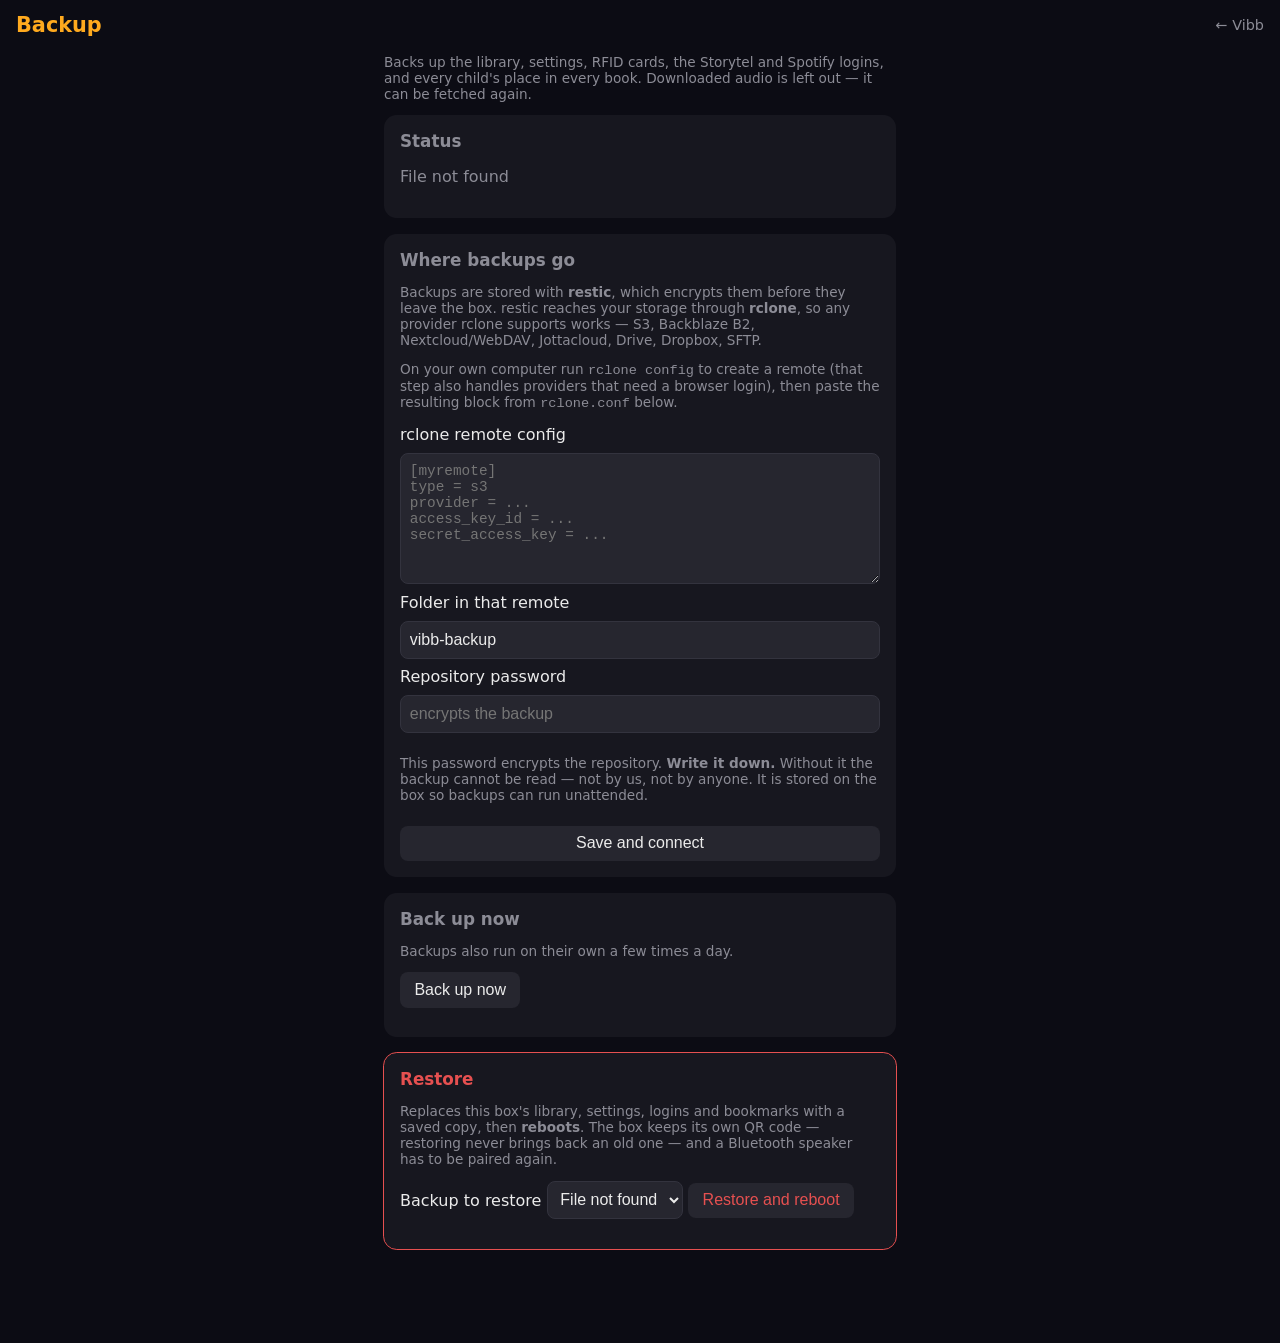
==== pi/web/backup.html @ 6d9dc36f "backup: a page of its own in the PWA A restore button does not belong next to the volume slider. Bac" ====
<!DOCTYPE html>
<html lang="en">
<head>
<meta charset="utf-8">
<meta name="viewport" content="width=device-width, initial-scale=1">
<meta name="theme-color" content="#0c0c14">
<title>Vibb — Backup</title>
<link rel="stylesheet" href="style.css">
</head>
<body>
<header>
  <h1>Backup</h1>
  <a href="index.html" class="back-link">← Vibb</a>
</header>

<main class="page">

<p class="dim small">
  Backs up the library, settings, RFID cards, the Storytel and Spotify
  logins, and every child's place in every book. Downloaded audio is left
  out — it can be fetched again.
</p>

<section class="card">
  <h2>Status</h2>
  <p id="bk-status" class="dim">Checking…</p>
</section>

<section class="card">
  <h2>Where backups go</h2>
  <p class="dim small">
    Backups are stored with <strong>restic</strong>, which encrypts them
    before they leave the box. restic reaches your storage through
    <strong>rclone</strong>, so any provider rclone supports works —
    S3, Backblaze B2, Nextcloud/WebDAV, Jottacloud, Drive, Dropbox, SFTP.
  </p>
  <p class="dim small">
    On your own computer run <code>rclone config</code> to create a remote
    (that step also handles providers that need a browser login), then paste
    the resulting block from <code>rclone.conf</code> below.
  </p>
  <form id="bk-remote-form">
    <label for="bk-conf">rclone remote config</label>
    <textarea id="bk-conf" rows="7" spellcheck="false"
      placeholder="[myremote]&#10;type = s3&#10;provider = ...&#10;access_key_id = ...&#10;secret_access_key = ..."></textarea>

    <label for="bk-path">Folder in that remote</label>
    <input id="bk-path" type="text" value="vibb-backup" spellcheck="false">

    <label for="bk-pass">Repository password</label>
    <input id="bk-pass" type="password" autocomplete="new-password"
           placeholder="encrypts the backup">
    <p class="dim small">
      This password encrypts the repository. <strong>Write it down.</strong>
      Without it the backup cannot be read — not by us, not by anyone.
      It is stored on the box so backups can run unattended.
    </p>
    <button type="submit" id="bk-save">Save and connect</button>
  </form>
</section>

<section class="card">
  <h2>Back up now</h2>
  <p class="dim small">Backups also run on their own a few times a day.</p>
  <button type="button" id="bk-now">Back up now</button>
  <p id="bk-now-msg" class="dim small"></p>
</section>

<section class="card danger">
  <h2>Restore</h2>
  <p class="dim small">
    Replaces this box's library, settings, logins and bookmarks with a
    saved copy, then <strong>reboots</strong>. The box keeps its own QR
    code — restoring never brings back an old one — and a Bluetooth
    speaker has to be paired again.
  </p>
  <label for="bk-snap">Backup to restore</label>
  <select id="bk-snap"><option value="">Loading…</option></select>
  <button type="button" id="bk-restore" class="danger">Restore and reboot</button>
  <p id="bk-restore-msg" class="dim small"></p>
</section>

</main>

<div id="toast" hidden></div>

<script>
/* Standalone page: the daily controls live in index.html, and a restore
   button does not belong next to the volume slider. Shares the box token
   that index.html already stored, so a linked phone is linked here too. */
const $ = (s) => document.querySelector(s);
const TOKEN_KEY = "vibb.token";
let TOKEN = "";
try { TOKEN = localStorage.getItem(TOKEN_KEY) || ""; } catch (e) { TOKEN = ""; }

function toast(msg, ms = 3000) {
  const t = $("#toast");
  t.textContent = msg;
  t.hidden = false;
  clearTimeout(t._timer);
  t._timer = setTimeout(() => { t.hidden = true; }, ms);
}

async function api(path, opts = {}) {
  const headers = { "Content-Type": "application/json" };
  if (TOKEN) headers["X-Vibb-Token"] = TOKEN;
  const r = await fetch(path, {
    ...opts,
    headers: { ...headers, ...(opts.headers || {}) },
    body: opts.body === undefined ? undefined : JSON.stringify(opts.body),
  });
  if (!r.ok) {
    let msg = r.statusText;
    try { msg = (await r.json()).error || msg; } catch (e) { /* not json */ }
    if (r.status === 401) {
      throw new Error("This phone isn't linked to the box — open Vibb and link it first");
    }
    throw new Error(msg);
  }
  return r.json();
}

async function loadStatus() {
  const el = $("#bk-status");
  try {
    const s = await api("/backup/status");
    el.textContent = s.configured
      ? `Connected — backing up to ${s.repo}`
      : "No storage connected yet — set one up below.";
    el.classList.toggle("dim", !s.configured);
  } catch (e) {
    el.textContent = e.message;
  }
}

/* A backup is only as good as the restore, so the snapshot list is the
   proof it worked — shown even before anyone needs it. */
async function loadSnapshots() {
  const sel = $("#bk-snap");
  sel.textContent = "";
  let snaps = [];
  try {
    snaps = (await api("/backup/snapshots")).snapshots || [];
  } catch (e) {
    const o = document.createElement("option");
    o.value = "";
    o.textContent = e.message;
    sel.append(o);
    return;
  }
  if (!snaps.length) {
    const o = document.createElement("option");
    o.value = "";
    o.textContent = "No backups yet";
    sel.append(o);
    return;
  }
  for (const s of snaps) {
    const o = document.createElement("option");
    o.value = s.id;
    const when = s.time ? new Date(s.time).toLocaleString() : s.id;
    o.textContent = when;
    sel.append(o);
  }
}

$("#bk-remote-form").addEventListener("submit", async (ev) => {
  ev.preventDefault();
  const btn = $("#bk-save");
  btn.disabled = true;
  try {
    await api("/backup/configure", {
      method: "POST",
      body: {
        rclone_conf: $("#bk-conf").value,
        path: $("#bk-path").value.trim(),
        repo_password: $("#bk-pass").value,
      },
    });
    $("#bk-pass").value = "";
    toast("Storage connected");
    loadStatus();
    loadSnapshots();
  } catch (e) {
    toast(e.message, 6000);
  } finally {
    btn.disabled = false;
  }
});

$("#bk-now").addEventListener("click", async () => {
  const btn = $("#bk-now");
  const msg = $("#bk-now-msg");
  btn.disabled = true;
  msg.textContent = "Backing up…";
  try {
    const r = await api("/backup/now", { method: "POST" });
    msg.textContent = `Backed up ${r.files} files.`;
    loadSnapshots();
  } catch (e) {
    msg.textContent = e.message;
  } finally {
    btn.disabled = false;
  }
});

$("#bk-restore").addEventListener("click", async () => {
  const snap = $("#bk-snap").value;
  if (!snap) { toast("No backup selected"); return; }
  if (!confirm("Replace this box's library, settings, logins and bookmarks "
               + "with the selected backup, then reboot?")) return;
  const btn = $("#bk-restore");
  const msg = $("#bk-restore-msg");
  btn.disabled = true;
  msg.textContent = "Restoring…";
  try {
    const r = await api("/backup/restore",
                        { method: "POST", body: { snapshot: snap } });
    msg.textContent = `Restored ${r.restored} files — the box is rebooting.`;
  } catch (e) {
    msg.textContent = e.message;
    btn.disabled = false;
  }
});

loadStatus();
loadSnapshots();
</script>
</body>
</html>
---- pi/web/style.css ----
/* Vibb parent PWA — matches the screen UI's dark look. */
:root {
  --bg: #0c0c14;
  --card: #17171f;
  --fg: #ebebeb;
  --dim: #8c8c96;
  --hilite: #ffaa1e;
  --danger: #e65050;
  --good: #50c878;
}

* { box-sizing: border-box; }

body {
  margin: 0;
  background: var(--bg);
  color: var(--fg);
  font-family: system-ui, -apple-system, sans-serif;
  padding-bottom: 3rem;
}

header {
  display: flex;
  justify-content: space-between;
  align-items: center;
  padding: 0.8rem 1rem 0.2rem;
}
h1 { font-size: 1.3rem; margin: 0; color: var(--hilite); }
.battery { color: var(--dim); font-size: 0.9rem; }
.battery.low { color: var(--danger); }

nav {
  display: flex;
  gap: 0.4rem;
  padding: 0.6rem 1rem;
  position: sticky;
  top: 0;
  background: var(--bg);
}
nav button {
  flex: 1;
  background: var(--card);
  border: none;
  color: var(--dim);
  padding: 0.6rem;
  border-radius: 0.6rem;
  font-size: 1rem;
}
nav button.active { color: var(--fg); outline: 2px solid var(--hilite); }

main { padding: 0 1rem; max-width: 34rem; margin: 0 auto; }

.card {
  background: var(--card);
  border-radius: 0.8rem;
  padding: 1rem;
  margin-bottom: 1rem;
}
.card h2 { margin: 0 0 0.6rem; font-size: 1.05rem; color: var(--dim); }
.section-head { display: flex; align-items: center; gap: 0.55rem; }
.section-head .section-logo {
  width: 2rem; height: 2rem; border-radius: 0.4rem; object-fit: cover;
}
.section-head .logo-btn {
  margin-left: auto; padding: 0.25rem 0.6rem; font-size: 0.8rem;
  color: var(--dim);
}
.section-head .logo-btn + .logo-btn { margin-left: 0.3rem; }
.section-head .follow-tag { font-weight: normal; font-size: 0.75rem; }

button {
  background: #26262f;
  color: var(--fg);
  border: none;
  border-radius: 0.5rem;
  padding: 0.55rem 0.9rem;
  font-size: 1rem;
}
button:active { background: #333340; }
button.danger { color: var(--danger); }
button.big { font-size: 1.5rem; padding: 0.55rem 1.3rem; }
button.on { outline: 2px solid var(--hilite); }

/* now playing */
.nowplaying { text-align: center; }
#np-art {
  width: 12rem;
  height: 12rem;
  object-fit: cover;
  border-radius: 0.8rem;
  margin-bottom: 0.6rem;
}
#np-title { font-size: 1.15rem; font-weight: 600; }
#np-sub { color: var(--dim); min-height: 1.2em; margin-bottom: 0.6rem; }
.progress {
  height: 6px;
  background: #32323e;
  border-radius: 3px;
  overflow: hidden;
}
#np-bar { height: 100%; width: 0; background: var(--hilite); }
.times {
  display: flex;
  justify-content: space-between;
  color: var(--dim);
  font-size: 0.85rem;
  margin: 0.3rem 0 0.8rem;
}
.controls {
  display: flex;
  gap: 0.6rem;
  justify-content: center;
  margin-bottom: 0.8rem;
  flex-wrap: wrap;
}
.volume {
  display: flex;
  align-items: center;
  gap: 0.6rem;
  color: var(--dim);
  justify-content: center;
}
.volume input { flex: 1; max-width: 14rem; accent-color: var(--hilite); }
.output { color: var(--dim); margin-top: 0.8rem; }
.output label { margin-left: 0.7rem; color: var(--fg); }

/* library */
.entry {
  display: flex;
  flex-wrap: wrap;         /* narrow screens: name on its own line, */
  align-items: center;     /* controls wrap underneath */
  gap: 0.5rem;
  padding: 0.45rem 0;
  border-top: 1px solid #26262f;
}
.entry-info {
  flex: 1 1 12rem;         /* full width when the controls don't fit beside */
  min-width: 0;
  display: flex;
  flex-direction: column;
}
.entry-info small {
  color: var(--dim);
  overflow: hidden;
  text-overflow: ellipsis;
  white-space: nowrap;
}
.entry-actions {
  display: flex;
  gap: 0.5rem;
  align-items: center;
  margin-left: auto;
  flex-wrap: wrap;
}
.entry select { max-width: 8.5rem; }

form { display: flex; flex-direction: column; gap: 0.55rem; }
input, select {
  background: #26262f;
  color: var(--fg);
  border: 1px solid #33333e;
  border-radius: 0.5rem;
  padding: 0.55rem;
  font-size: 1rem;
}

/* settings */
#tab-settings label {
  display: flex;
  justify-content: space-between;
  align-items: center;
  padding: 0.4rem 0;
}
dl {
  display: grid;
  grid-template-columns: auto 1fr;
  gap: 0.25rem 1rem;
  margin: 0 0 0.8rem;
}
dt { color: var(--dim); }
dd { margin: 0; text-align: right; }

.bar {
  height: 6px;
  background: #23232f;
  border-radius: 3px;
  overflow: hidden;
  margin: 0.4rem 0;
}
.bar > div { height: 100%; width: 0; background: var(--hilite); transition: width .2s; }

.dim { color: var(--dim); }
.small { font-size: 0.85rem; }

/* "this phone isn't linked" — persistent by design: the fix is to walk
   to the box, which is not something to blink for two seconds. */
.banner {
  position: sticky;
  top: 0;
  z-index: 10;
  padding: 0.6rem 0.9rem;
  background: #7a3d00;
  color: #fff;
  font-size: 0.9rem;
  text-align: center;
}

#toast {
  position: fixed;
  bottom: 1rem;
  left: 50%;
  transform: translateX(-50%);
  background: var(--hilite);
  color: #201500;
  padding: 0.6rem 1.2rem;
  border-radius: 2rem;
  font-weight: 600;
  max-width: 90vw;
}

.queue-ep { cursor: pointer; }
.queue-ep.playing strong::before { content: "▶ "; color: var(--accent, #6bf); }
.queue-ep.playing { outline: 1px solid var(--accent, #6bf); border-radius: 8px; }

/* --- backup.html: its own page, so a restore button is nowhere near the
   volume slider. Only the few classes index.html never needed. --- */
.page { padding-bottom: 2rem; }
.back-link { color: var(--dim); text-decoration: none; font-size: 0.9rem; }
a.button {
  display: inline-block;
  background: #26262f;
  color: var(--fg);
  border-radius: 0.5rem;
  padding: 0.55rem 0.9rem;
  font-size: 1rem;
  text-decoration: none;
}
a.button:active { background: #333340; }
.card.danger { outline: 1px solid var(--danger); }
.card.danger h2 { color: var(--danger); }
textarea {
  background: #26262f;
  color: var(--fg);
  border: 1px solid #33333e;
  border-radius: 0.5rem;
  padding: 0.55rem;
  font-size: 0.9rem;
  font-family: ui-monospace, SFMono-Regular, Menlo, monospace;
  width: 100%;
  box-sizing: border-box;
  resize: vertical;
}
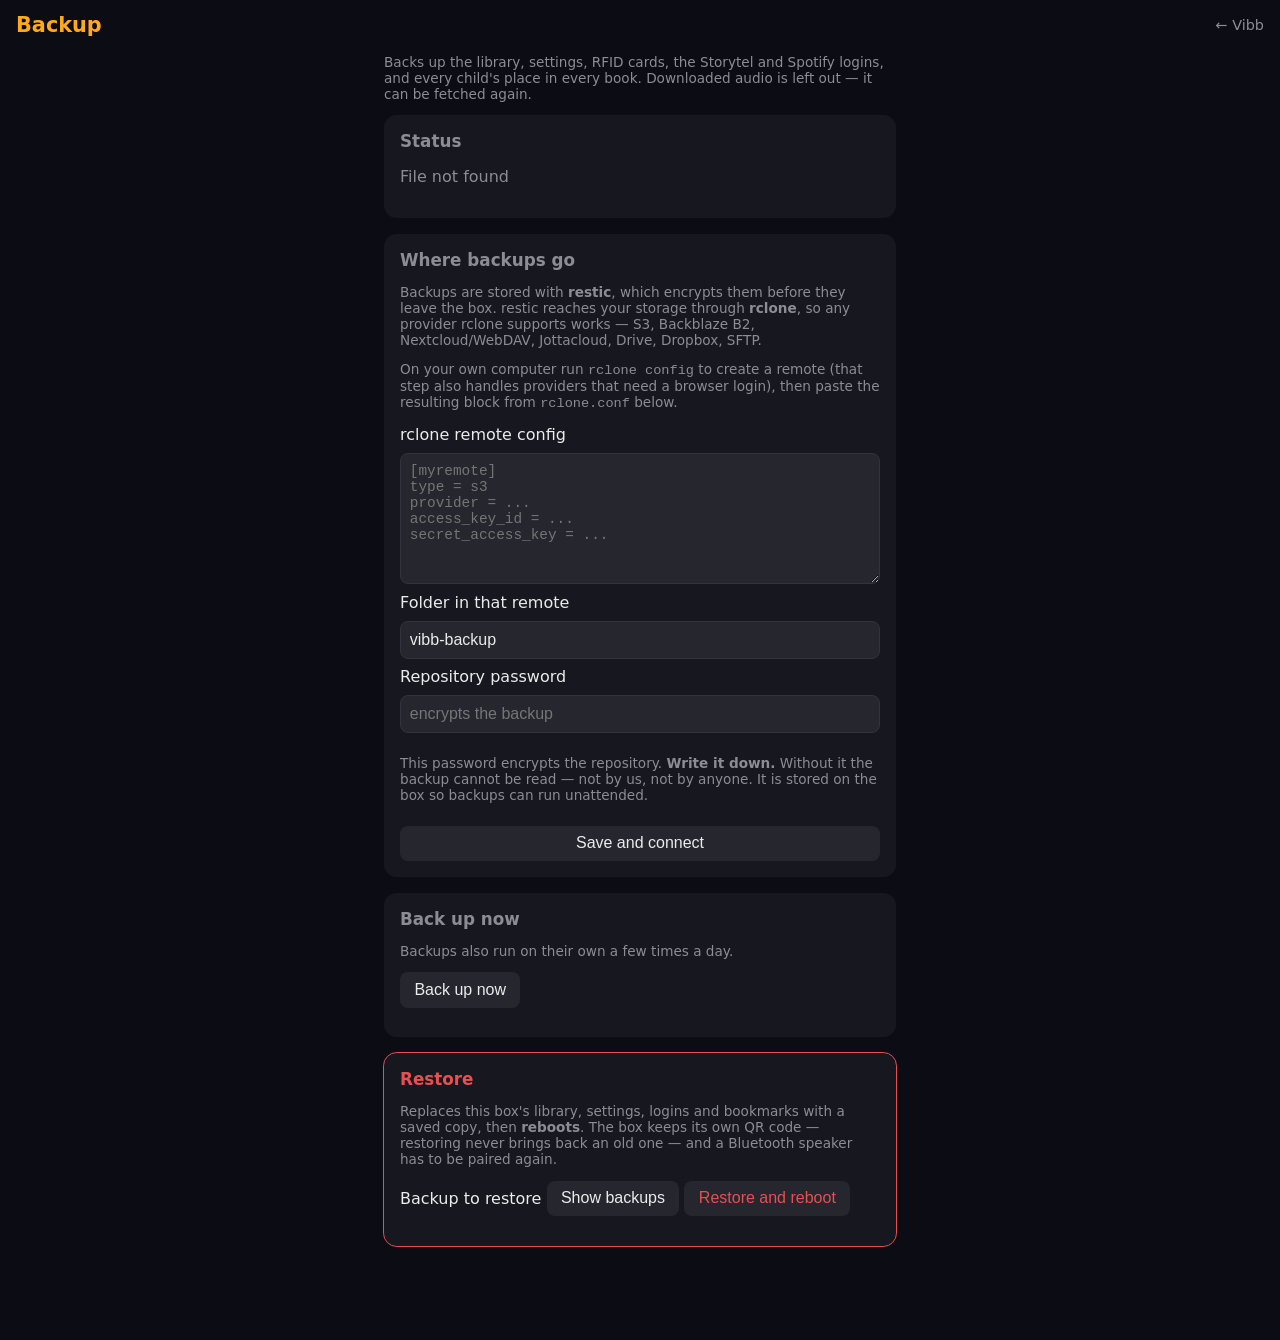
==== commit ea76caff: "backup: close two holes in the restore path, and confirm the password locally Two real bugs, both mi" ====
--- a/pi/web/backup.html
+++ b/pi/web/backup.html
@@ -75,7 +75,8 @@
     speaker has to be paired again.
   </p>
   <label for="bk-snap">Backup to restore</label>
-  <select id="bk-snap"><option value="">Loading…</option></select>
+  <button type="button" id="bk-list">Show backups</button>
+  <select id="bk-snap" hidden><option value="">Press “Show backups”</option></select>
   <button type="button" id="bk-restore" class="danger">Restore and reboot</button>
   <p id="bk-restore-msg" class="dim small"></p>
 </section>
@@ -124,17 +125,30 @@
   const el = $("#bk-status");
   try {
     const s = await api("/backup/status");
-    el.textContent = s.configured
-      ? `Connected — backing up to ${s.repo}`
-      : "No storage connected yet — set one up below.";
-    el.classList.toggle("dim", !s.configured);
+    if (!s.configured) {
+      el.textContent = "No storage connected yet — set one up below.";
+      return;
+    }
+    /* "Connected" is not health. A box whose every run has failed for a
+       month looks identical to a working one unless the last SUCCESS is
+       shown, and that is the whole question this page exists to answer. */
+    const parts = [`Connected to ${s.repo}`];
+    if (s.last_ok) {
+      const d = new Date(s.last_ok * 1000);
+      parts.push(`last backup ${d.toLocaleString()}`);
+    } else {
+      parts.push("no successful backup yet");
+    }
+    if (s.last_error) parts.push(`last attempt failed: ${s.last_error}`);
+    el.textContent = parts.join(" · ");
   } catch (e) {
     el.textContent = e.message;
   }
 }
 
-/* A backup is only as good as the restore, so the snapshot list is the
-   proof it worked — shown even before anyone needs it. */
+/* Only ever called from the "Show backups" button: this spawns restic on
+   the box, so it must be something the owner asked for, not a side effect
+   of opening the page. */
 async function loadSnapshots() {
   const sel = $("#bk-snap");
   sel.textContent = "";
@@ -167,6 +181,24 @@
 $("#bk-remote-form").addEventListener("submit", async (ev) => {
   ev.preventDefault();
   const btn = $("#bk-save");
+  /* Show the owner what they actually typed, before it becomes the only key
+     to the backup. Two things this catches that nothing else can: a typo
+     (the repo would initialise with it, every backup would succeed, and the
+     password they wrote down would open nothing), and simply forgetting to
+     save it at all. Entirely local — this is the value already in the form,
+     never fetched from the box, so no endpoint ever has to hand a stored
+     secret back over the LAN. */
+  const pass = $("#bk-pass").value;
+  if (!pass) { toast("Enter a repository password"); return; }
+  const repo = "rclone:<your remote>:" + ($("#bk-path").value.trim()
+                                          || "vibb-backup");
+  if (!confirm(
+      "Save this in your password manager now:\n\n"
+      + "  Repository password:  " + pass + "\n"
+      + "  Backup location:      " + repo + "\n\n"
+      + "Without this password the backup cannot be read — not by us, "
+      + "not by anyone. It is the one thing that is not in the backup "
+      + "itself.\n\nUse this password?")) return;
   btn.disabled = true;
   try {
     await api("/backup/configure", {
@@ -180,7 +212,6 @@
     $("#bk-pass").value = "";
     toast("Storage connected");
     loadStatus();
-    loadSnapshots();
   } catch (e) {
     toast(e.message, 6000);
   } finally {
@@ -196,7 +227,6 @@
   try {
     const r = await api("/backup/now", { method: "POST" });
     msg.textContent = `Backed up ${r.files} files.`;
-    loadSnapshots();
   } catch (e) {
     msg.textContent = e.message;
   } finally {
@@ -223,8 +253,25 @@
   }
 });
 
+/* Status only. loadSnapshots() spawns restic (~120MB of Go) plus a network
+   round trip, and it ran on every page open — including mid-playback, just
+   to fill a dropdown in the danger card nobody came to use. Health is
+   answered by /backup/status, which reads two small JSON files. The button
+   press is the consent to spawn restic, same class as the restore itself. */
 loadStatus();
-loadSnapshots();
+$("#bk-list").addEventListener("click", async () => {
+  const btn = $("#bk-list");
+  btn.disabled = true;
+  btn.textContent = "Loading…";
+  try {
+    await loadSnapshots();
+    $("#bk-snap").hidden = false;
+    btn.hidden = true;
+  } finally {
+    btn.disabled = false;
+    btn.textContent = "Show backups";
+  }
+});
 </script>
 </body>
 </html>
